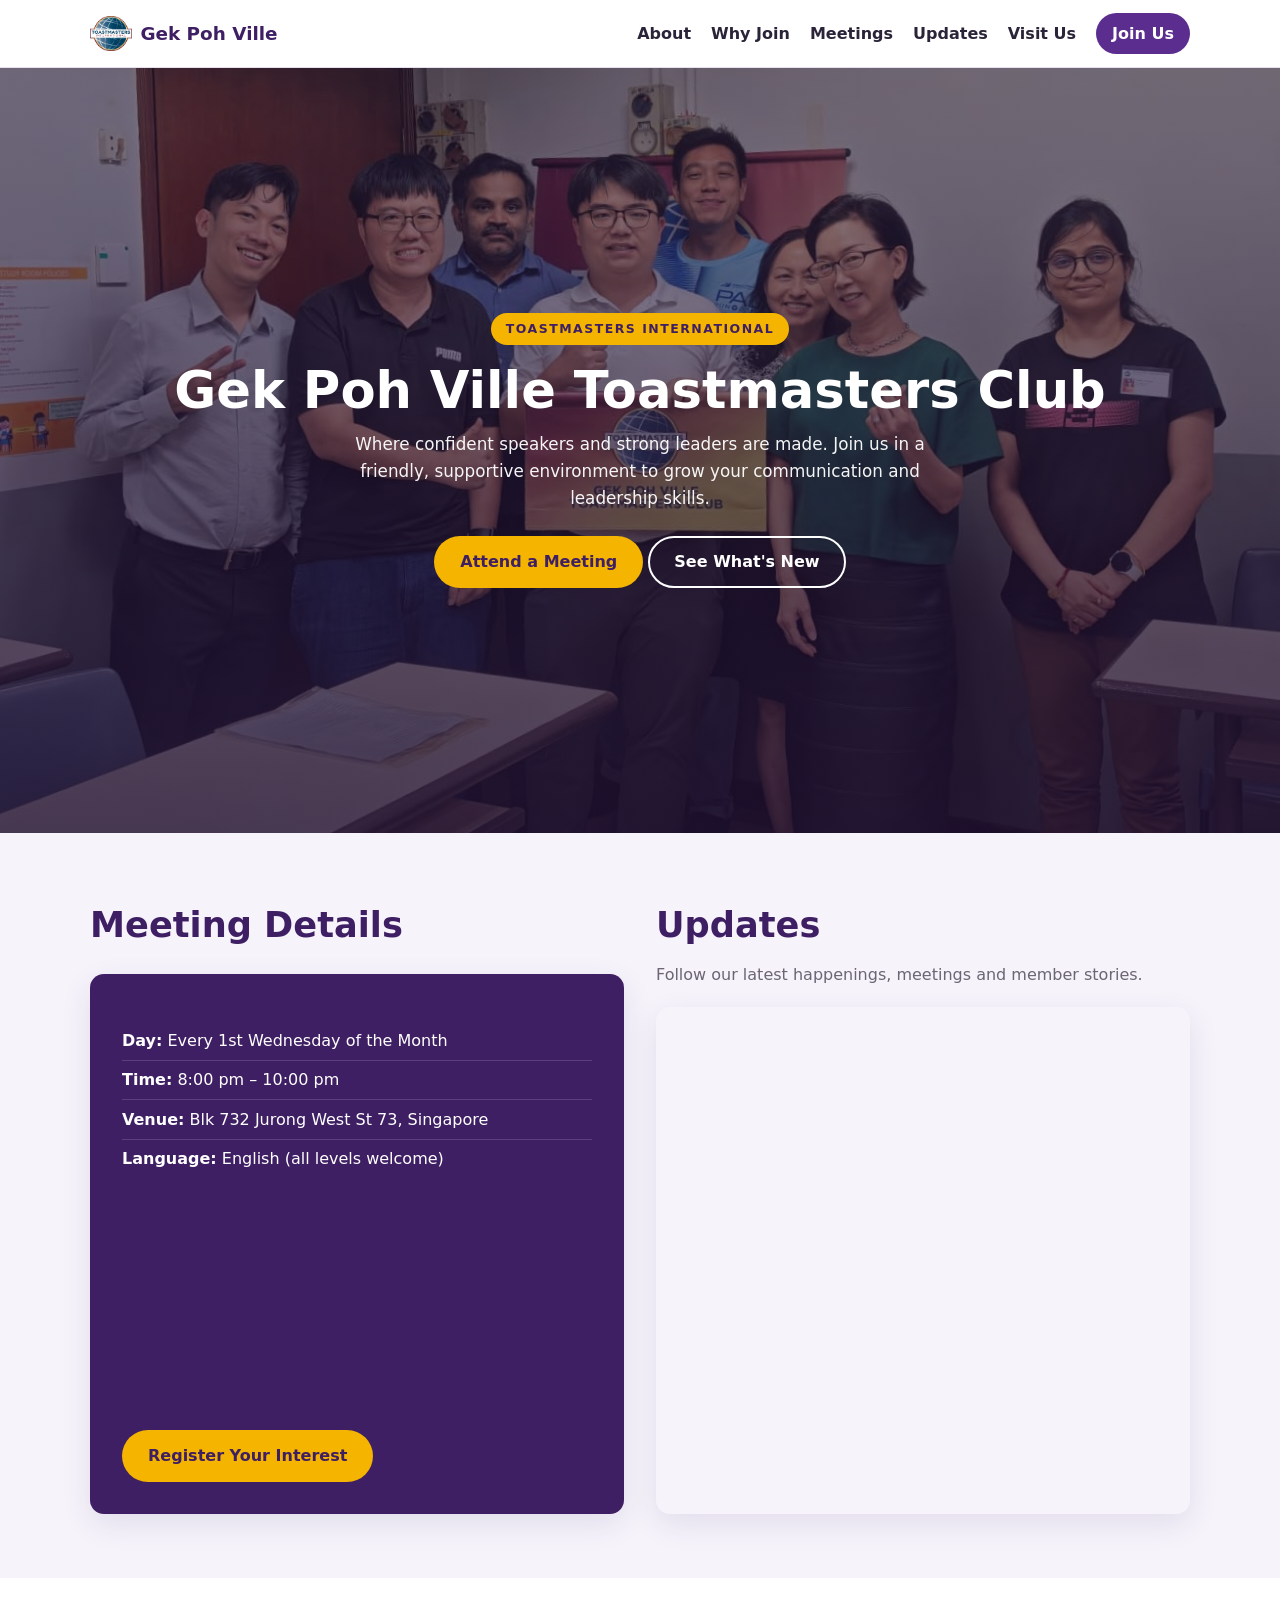
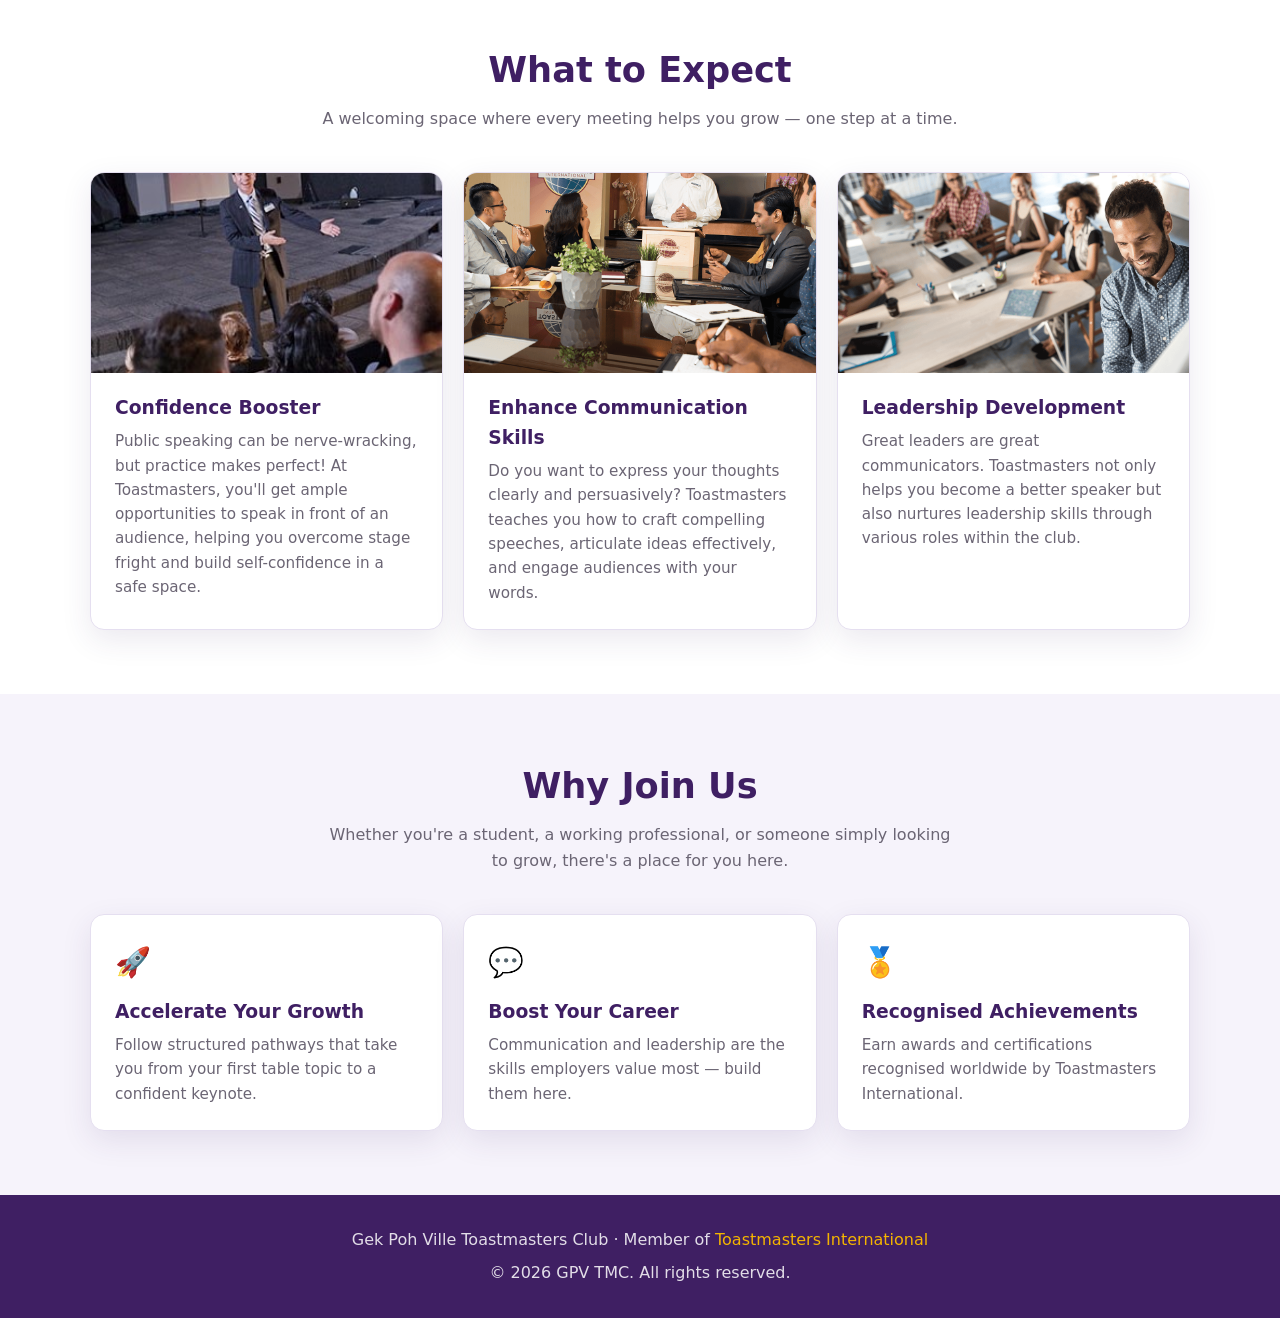
==== index.html @ 42b4b1e4 "Skeleton the page" ====
<!DOCTYPE html>
<html lang="en">
<head>
  <meta charset="UTF-8">
  <meta name="viewport" content="width=device-width, initial-scale=1.0">
  <title>Gek Poh Ville Toastmasters Club | Join Us</title>
  <meta name="description" content="Join Gek Poh Ville Toastmasters Club — build confidence, communication and leadership skills in a friendly, supportive environment. Visitors always welcome.">
  <link rel="stylesheet" href="css/style.css">
</head>
<body>

  <header class="site-header">
    <div class="container">
      <div class="brand">
        <img class="brand-logo" src="assets/tmc logo.png" alt="Toastmasters logo">
        Gek Poh Ville
      </div>
      <nav class="nav">
        <a href="#about">About</a>
        <a href="#why">Why Join</a>
        <a href="#updates">Meetings</a>
        <a href="#updates">Updates</a>
        <a href="visit.html">Visit Us</a>
        <a href="visit.html" class="nav-cta">Join Us</a>
      </nav>
    </div>
  </header>

  <section class="hero">
    <img class="banner" src="assets/banner_image.jpg" alt="Gek Poh Ville Toastmasters Club meeting">
    <div class="overlay"></div>
    <div class="hero-content">
      <span class="kicker">Toastmasters International</span>
      <h1>Gek Poh Ville Toastmasters Club</h1>
      <p>Where confident speakers and strong leaders are made. Join us in a friendly, supportive environment to grow your communication and leadership skills.</p>
      <a href="#meeting" class="btn btn-gold">Attend a Meeting</a>
      <a href="#updates" class="btn btn-outline">See What's New</a>
    </div>
  </section>

  <section class="section section-alt split-section" id="updates">
    <div class="container">
      <div class="split">
        <div class="split-col">
          <div class="section-head text-left">
            <h2>Meeting Details</h2>
          </div>
          <div class="meeting">
            <ul>
              <li><strong>Day:</strong> Every 1st Wednesday of the Month</li>
              <li><strong>Time:</strong> 8:00 pm – 10:00 pm</li>
              <li><strong>Venue:</strong> Blk 732 Jurong West St 73, Singapore</li>
              <li><strong>Language:</strong> English (all levels welcome)</li>
            </ul>
            <iframe class="map" src="https://maps.google.com/maps?q=Blk%20732%20Jurong%20West%20St%2073%2C%20Singapore&t=&z=16&ie=UTF8&iwloc=&output=embed" width="100%" height="220" style="border:0;" allowfullscreen loading="lazy" referrerpolicy="no-referrer-when-downgrade"></iframe>
            <a href="mailto:gekpohville988810@gmail.com" class="btn btn-gold">Register Your Interest</a>
          </div>
        </div>
        <div class="split-col">
          <div class="section-head text-left">
            <h2>Updates</h2>
            <p>Follow our latest happenings, meetings and member stories.</p>
          </div>
          <div class="updates-wrap">
            <iframe src="https://www.facebook.com/plugins/page.php?href=https%3A%2F%2Fwww.facebook.com%2FGPVTMC&tabs=timeline&width=500&height=500&small_header=false&adapt_container_width=true&hide_cover=false&show_facepile=true" width="500" height="500" style="border:none;overflow:hidden" scrolling="no" frameborder="0" allowfullscreen="true" allow="autoplay; clipboard-write; encrypted-media; picture-in-picture; web-share"></iframe>
          </div>
        </div>
      </div>
    </div>
  </section>

  <section class="section" id="about">
    <div class="container">
      <div class="section-head">
        <h2>What to Expect</h2>
        <p>A welcoming space where every meeting helps you grow — one step at a time.</p>
      </div>
      <div class="grid grid-3">
        <div class="card card-img">
          <img src="assets/column1.jpg" alt="Confidence Booster">
          <h3>Confidence Booster</h3>
          <p>Public speaking can be nerve-wracking, but practice makes perfect! At Toastmasters, you'll get ample opportunities to speak in front of an audience, helping you overcome stage fright and build self-confidence in a safe space.</p>
        </div>
        <div class="card card-img">
          <img src="assets/column2.png" alt="Enhance Communication Skills">
          <h3>Enhance Communication Skills</h3>
          <p>Do you want to express your thoughts clearly and persuasively? Toastmasters teaches you how to craft compelling speeches, articulate ideas effectively, and engage audiences with your words.</p>
        </div>
        <div class="card card-img">
          <img src="assets/column3.png" alt="Leadership Development">
          <h3>Leadership Development</h3>
          <p>Great leaders are great communicators. Toastmasters not only helps you become a better speaker but also nurtures leadership skills through various roles within the club.</p>
        </div>
      </div>
    </div>
  </section>

  <section class="section section-alt" id="why">
    <div class="container">
      <div class="section-head">
        <h2>Why Join Us</h2>
        <p>Whether you're a student, a working professional, or someone simply looking to grow, there's a place for you here.</p>
      </div>
      <div class="grid grid-3">
        <div class="card">
          <div class="icon">🚀</div>
          <h3>Accelerate Your Growth</h3>
          <p>Follow structured pathways that take you from your first table topic to a confident keynote.</p>
        </div>
        <div class="card">
          <div class="icon">💬</div>
          <h3>Boost Your Career</h3>
          <p>Communication and leadership are the skills employers value most — build them here.</p>
        </div>
        <div class="card">
          <div class="icon">🏅</div>
          <h3>Recognised Achievements</h3>
          <p>Earn awards and certifications recognised worldwide by Toastmasters International.</p>
        </div>
      </div>
    </div>
  </section>

  <footer class="site-footer">
    <div class="container">
      <p>Gek Poh Ville Toastmasters Club · Member of <a href="https://www.toastmasters.org" target="_blank" rel="noopener">Toastmasters International</a></p>
      <p style="margin-top:0.5rem;">© 2026 GPV TMC. All rights reserved.</p>
    </div>
  </footer>

</body>
</html>
---- css/style.css ----
/* =========================================================
   Gek Poh Ville Toastmasters Club - shared stylesheet
   Reusable across all pages of the site.
   ========================================================= */

:root {
  --purple: #5b2d8e;
  --purple-dark: #3f1f63;
  --gold: #f4b400;
  --ink: #2b2438;
  --muted: #6b6574;
  --bg: #ffffff;
  --bg-soft: #f6f3fb;
  --border: #e5dff0;
  --radius: 14px;
  --shadow: 0 10px 30px rgba(60, 40, 100, 0.10);
}

* {
  margin: 0;
  padding: 0;
  box-sizing: border-box;
}

html {
  scroll-behavior: smooth;
}

body {
  font-family: "Segoe UI", system-ui, -apple-system, Arial, sans-serif;
  color: var(--ink);
  background: var(--bg);
  line-height: 1.6;
}

a {
  color: var(--purple);
  text-decoration: none;
}

a:hover {
  text-decoration: underline;
}

img {
  max-width: 100%;
  display: block;
}

.container {
  width: min(1100px, 92%);
  margin: 0 auto;
}

/* ---------- Header / nav ---------- */

.site-header {
  position: sticky;
  top: 0;
  z-index: 50;
  background: rgba(255, 255, 255, 0.92);
  backdrop-filter: blur(8px);
  border-bottom: 1px solid var(--border);
}

.site-header .container {
  display: flex;
  align-items: center;
  justify-content: space-between;
  padding: 0.8rem 0;
}

.brand {
  font-weight: 700;
  font-size: 1.15rem;
  color: var(--purple-dark);
  display: flex;
  align-items: center;
  gap: 0.5rem;
}

.brand .brand-logo {
  height: 2.2rem;
  width: auto;
}

.nav {
  display: flex;
  gap: 1.25rem;
  align-items: center;
}

.nav a {
  color: var(--ink);
  font-weight: 600;
}

.nav a:hover {
  color: var(--purple);
  text-decoration: none;
}

.nav .nav-cta {
  background: var(--purple);
  color: #fff;
  padding: 0.5rem 1rem;
  border-radius: 999px;
  font-weight: 700;
}

.nav .nav-cta:hover {
  background: var(--purple-dark);
  color: #fff;
}

/* ---------- Banner / hero ---------- */

.hero {
  position: relative;
  height: 85vh;
  min-height: 480px;
  display: flex;
  align-items: center;
  justify-content: center;
  text-align: center;
  overflow: hidden;
}

.hero img.banner {
  position: absolute;
  inset: 0;
  width: 100%;
  height: 100%;
  object-fit: cover;
}

.hero .overlay {
  position: absolute;
  inset: 0;
  background: linear-gradient(180deg, rgba(31, 15, 51, 0.45), rgba(31, 15, 51, 0.78));
}

.hero .hero-content {
  position: relative;
  color: #fff;
  padding: 1rem;
}

.hero .kicker {
  display: inline-block;
  background: var(--gold);
  color: var(--purple-dark);
  font-size: 0.78rem;
  font-weight: 800;
  letter-spacing: 0.12em;
  text-transform: uppercase;
  padding: 0.35rem 0.9rem;
  border-radius: 999px;
  margin-bottom: 1rem;
}

.hero h1 {
  font-size: clamp(2rem, 5vw, 3.2rem);
  line-height: 1.15;
  margin-bottom: 0.75rem;
}

.hero p {
  max-width: 640px;
  margin: 0 auto 1.5rem;
  font-size: 1.05rem;
  opacity: 0.95;
}

/* ---------- Buttons ---------- */

.btn {
  display: inline-block;
  padding: 0.7rem 1.5rem;
  border-radius: 999px;
  font-weight: 700;
  border: 2px solid transparent;
  cursor: pointer;
}

.btn-gold {
  background: var(--gold);
  color: var(--purple-dark);
}

.btn-gold:hover {
  filter: brightness(1.05);
  text-decoration: none;
}

.btn-outline {
  background: transparent;
  color: #fff;
  border-color: #fff;
}

.btn-outline:hover {
  background: #fff;
  color: var(--purple-dark);
  text-decoration: none;
}

/* ---------- Sections ---------- */

.section {
  padding: 4rem 0;
}

.section-alt {
  background: var(--bg-soft);
}

.section-head {
  text-align: center;
  max-width: 640px;
  margin: 0 auto 2.5rem;
}

.section-head h2 {
  font-size: clamp(1.6rem, 3vw, 2.2rem);
  color: var(--purple-dark);
}

.section-head p {
  color: var(--muted);
  margin-top: 0.5rem;
}

/* ---------- Cards (why join) ---------- */

.grid {
  display: grid;
  gap: 1.25rem;
}

.grid-3 {
  grid-template-columns: repeat(3, 1fr);
}

.card {
  background: #fff;
  border: 1px solid var(--border);
  border-radius: var(--radius);
  padding: 1.5rem;
  box-shadow: var(--shadow);
}

.card .icon {
  font-size: 1.8rem;
  margin-bottom: 0.75rem;
}

.card h3 {
  color: var(--purple-dark);
  margin-bottom: 0.4rem;
}

.card p {
  color: var(--muted);
  font-size: 0.95rem;
}

.card-img {
  padding: 0;
  overflow: hidden;
  display: flex;
  flex-direction: column;
}

.card-img img {
  width: 100%;
  height: 200px;
  object-fit: cover;
}

.card-img h3 {
  margin: 1.25rem 1.5rem 0.4rem;
}

.card-img p {
  margin: 0 1.5rem 1.5rem;
}

/* ---------- Split (meeting + updates) ---------- */

.split {
  display: grid;
  grid-template-columns: 1fr 1fr;
  gap: 2rem;
  align-items: stretch;
}

.split-col {
  display: flex;
  flex-direction: column;
}

.section-head.text-left {
  text-align: left;
  margin: 0 0 1.25rem;
}

/* ---------- Meeting info ---------- */

.meeting {
  background: var(--purple-dark);
  color: #fff;
  border-radius: var(--radius);
  padding: 2rem;
  box-shadow: var(--shadow);
}

.meeting h3 {
  color: var(--gold);
  margin-bottom: 0.5rem;
}

.meeting ul {
  list-style: none;
  margin: 1rem 0;
}

.meeting li {
  padding: 0.4rem 0;
  border-bottom: 1px solid rgba(255, 255, 255, 0.15);
}

.meeting li:last-child {
  border-bottom: none;
}

.meeting .btn {
  margin-top: 1rem;
}

.meeting .map {
  margin-top: 1rem;
  border-radius: var(--radius);
  display: block;
}

/* ---------- Updates (Facebook) ---------- */

.updates-wrap {
  flex: 1;
  min-height: 500px;
}

.updates-wrap iframe {
  border: none;
  overflow: hidden;
  border-radius: var(--radius);
  box-shadow: var(--shadow);
  width: 100%;
  height: 100%;
  display: block;
}

/* ---------- Footer ---------- */

.site-footer {
  background: var(--purple-dark);
  color: rgba(255, 255, 255, 0.85);
  padding: 2rem 0;
  text-align: center;
}

.site-footer a {
  color: var(--gold);
}

/* ---------- Responsive ---------- */

@media (max-width: 768px) {
  .grid-3 {
    grid-template-columns: 1fr;
  }

  .site-header .container {
    flex-direction: column;
    gap: 0.6rem;
  }

  .nav {
    flex-wrap: wrap;
    justify-content: center;
  }

  .hero {
    height: 65vh;
  }

  .split {
    grid-template-columns: 1fr;
  }
}
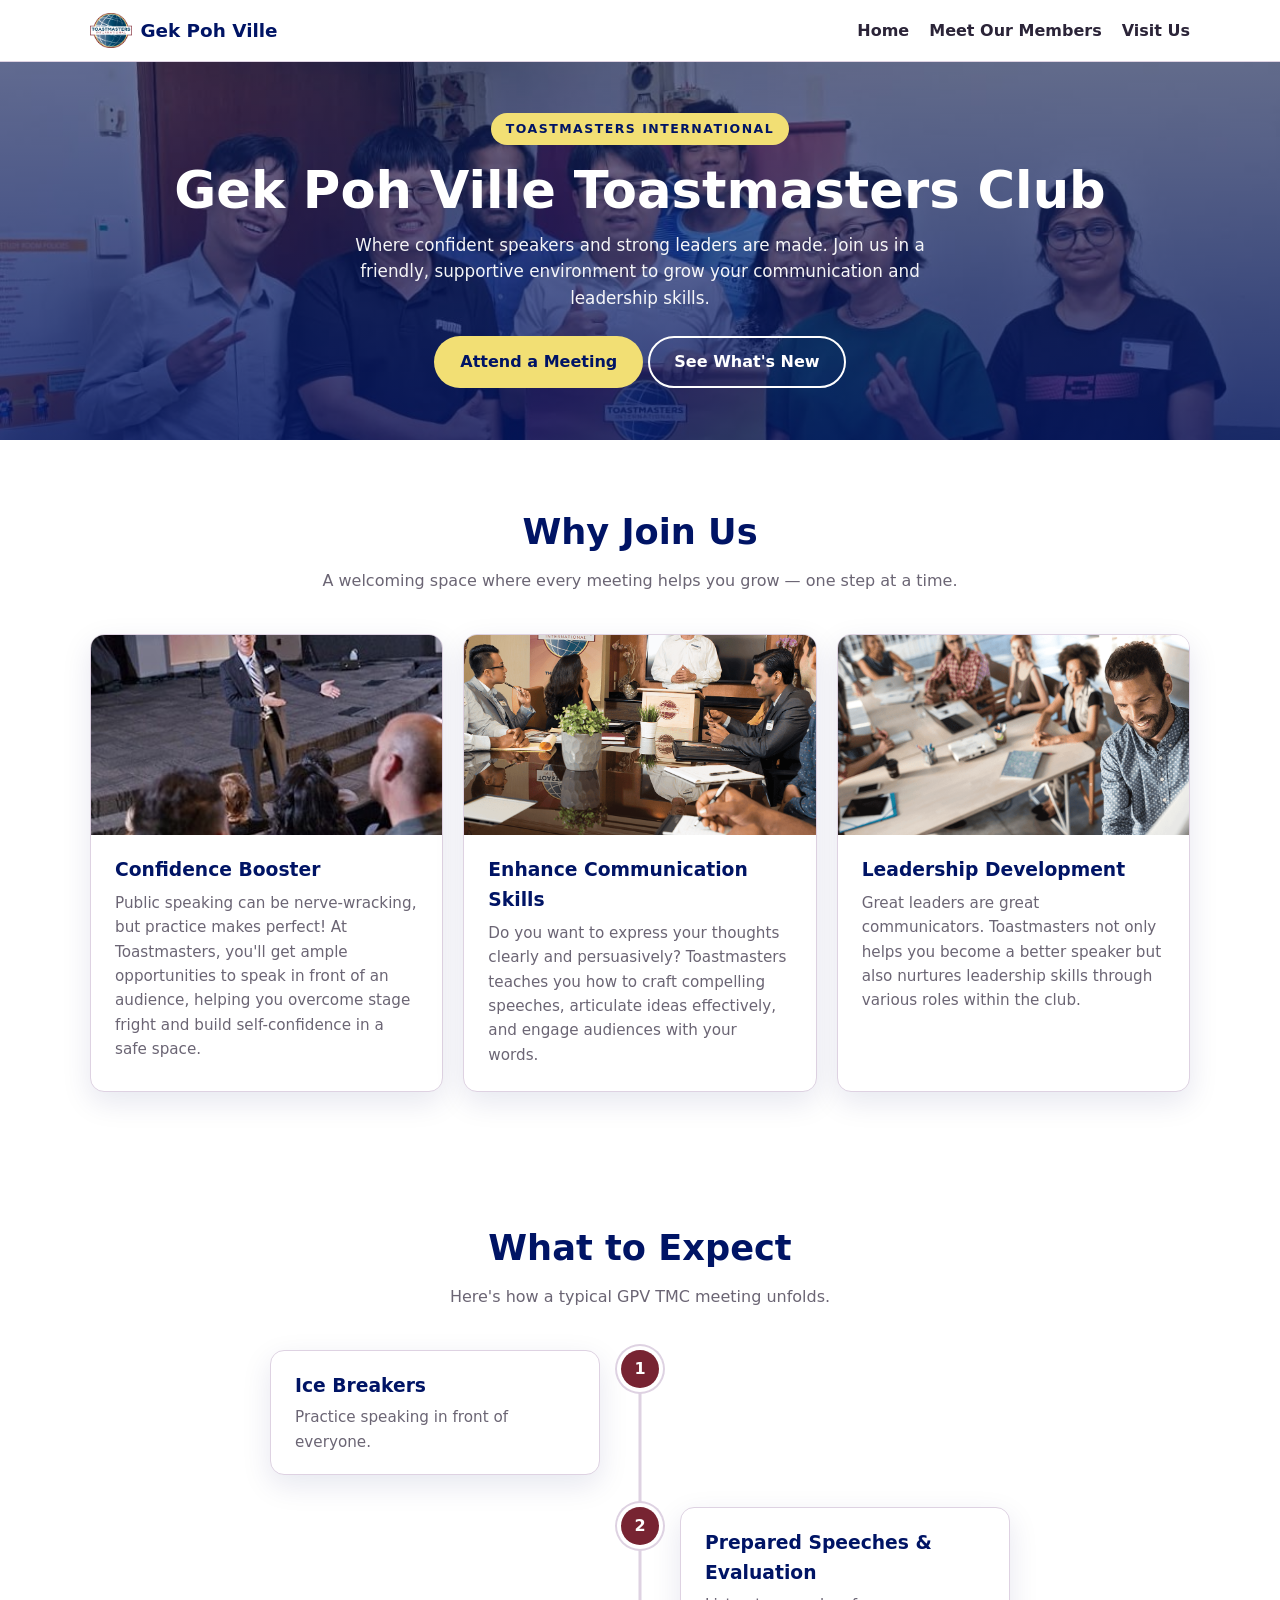
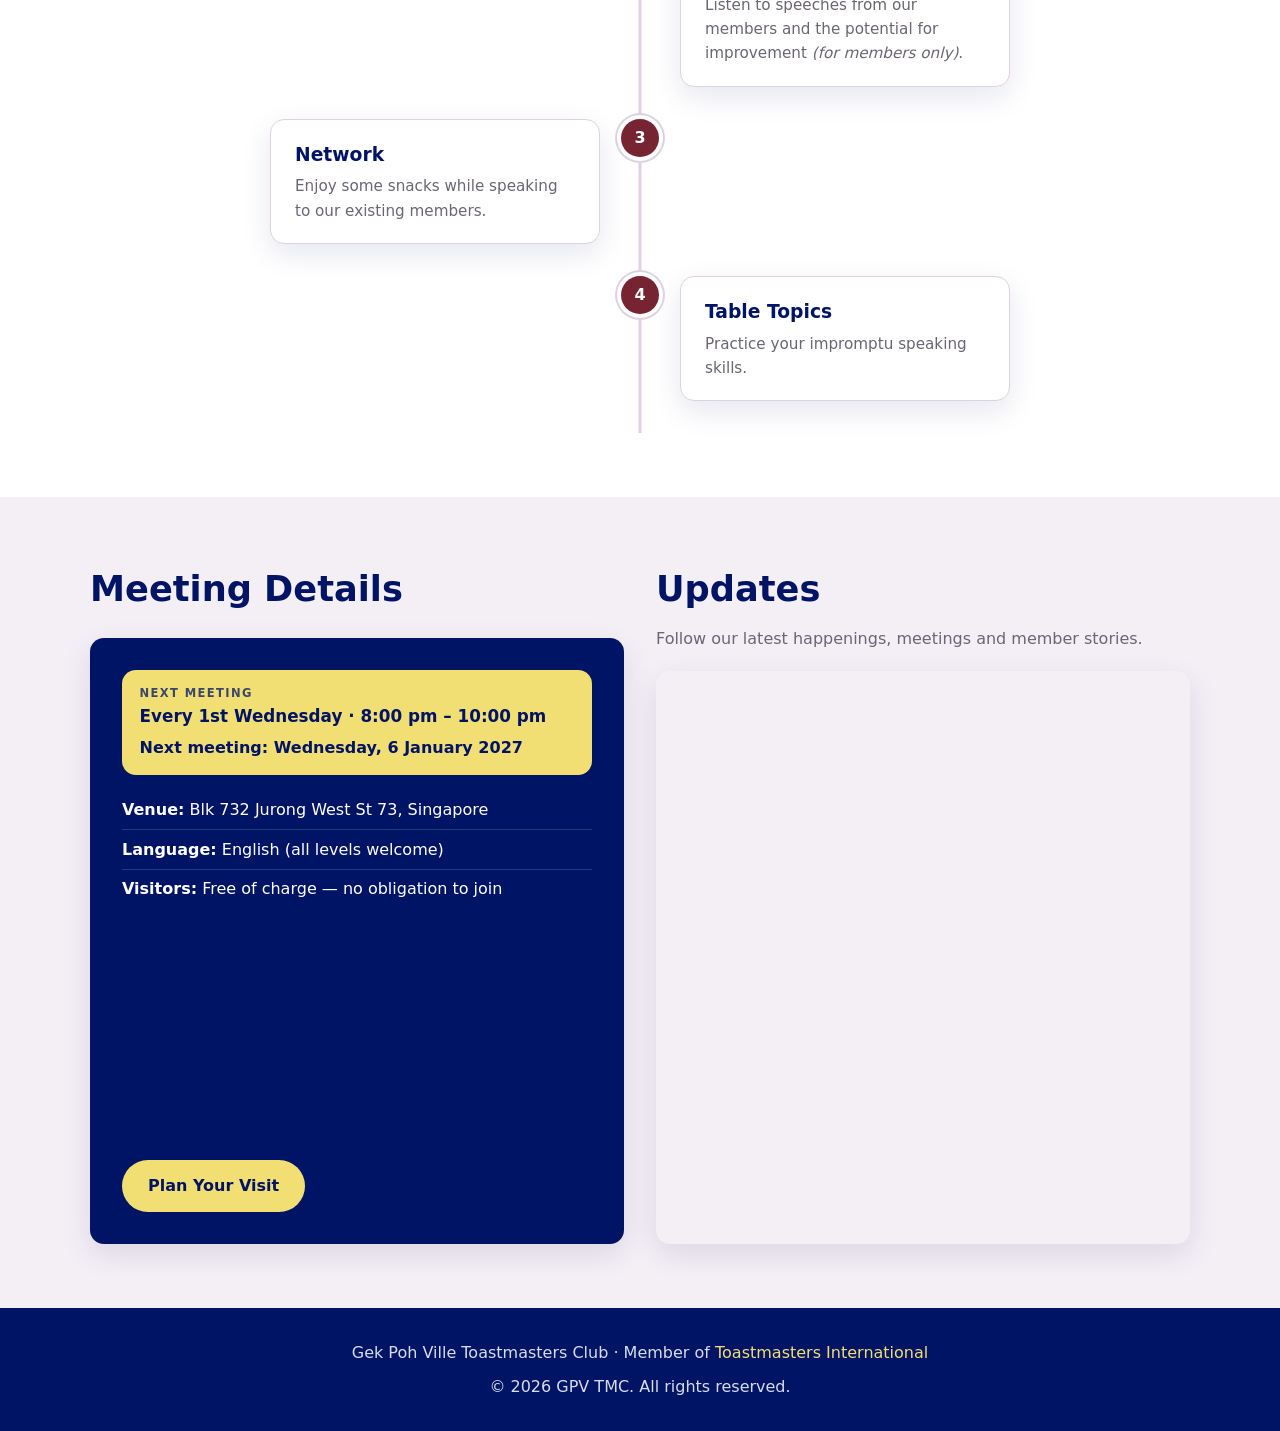
==== commit 13ded06e: "Created the other html pages" ====
--- a/index.html
+++ b/index.html
@@ -16,12 +16,9 @@
         Gek Poh Ville
       </div>
       <nav class="nav">
-        <a href="#about">About</a>
-        <a href="#why">Why Join</a>
-        <a href="#updates">Meetings</a>
-        <a href="#updates">Updates</a>
+        <a href="index.html">Home</a>
+        <a href="members.html">Meet Our Members</a>
         <a href="visit.html">Visit Us</a>
-        <a href="visit.html" class="nav-cta">Join Us</a>
       </nav>
     </div>
   </header>
@@ -33,46 +30,15 @@
       <span class="kicker">Toastmasters International</span>
       <h1>Gek Poh Ville Toastmasters Club</h1>
       <p>Where confident speakers and strong leaders are made. Join us in a friendly, supportive environment to grow your communication and leadership skills.</p>
-      <a href="#meeting" class="btn btn-gold">Attend a Meeting</a>
+      <a href="#updates" class="btn btn-gold">Attend a Meeting</a>
       <a href="#updates" class="btn btn-outline">See What's New</a>
     </div>
   </section>
 
-  <section class="section section-alt split-section" id="updates">
-    <div class="container">
-      <div class="split">
-        <div class="split-col">
-          <div class="section-head text-left">
-            <h2>Meeting Details</h2>
-          </div>
-          <div class="meeting">
-            <ul>
-              <li><strong>Day:</strong> Every 1st Wednesday of the Month</li>
-              <li><strong>Time:</strong> 8:00 pm – 10:00 pm</li>
-              <li><strong>Venue:</strong> Blk 732 Jurong West St 73, Singapore</li>
-              <li><strong>Language:</strong> English (all levels welcome)</li>
-            </ul>
-            <iframe class="map" src="https://maps.google.com/maps?q=Blk%20732%20Jurong%20West%20St%2073%2C%20Singapore&t=&z=16&ie=UTF8&iwloc=&output=embed" width="100%" height="220" style="border:0;" allowfullscreen loading="lazy" referrerpolicy="no-referrer-when-downgrade"></iframe>
-            <a href="mailto:gekpohville988810@gmail.com" class="btn btn-gold">Register Your Interest</a>
-          </div>
-        </div>
-        <div class="split-col">
-          <div class="section-head text-left">
-            <h2>Updates</h2>
-            <p>Follow our latest happenings, meetings and member stories.</p>
-          </div>
-          <div class="updates-wrap">
-            <iframe src="https://www.facebook.com/plugins/page.php?href=https%3A%2F%2Fwww.facebook.com%2FGPVTMC&tabs=timeline&width=500&height=500&small_header=false&adapt_container_width=true&hide_cover=false&show_facepile=true" width="500" height="500" style="border:none;overflow:hidden" scrolling="no" frameborder="0" allowfullscreen="true" allow="autoplay; clipboard-write; encrypted-media; picture-in-picture; web-share"></iframe>
-          </div>
-        </div>
-      </div>
-    </div>
-  </section>
-
-  <section class="section" id="about">
+  <section class="section" id="why">
     <div class="container">
       <div class="section-head">
-        <h2>What to Expect</h2>
+        <h2>Why Join Us</h2>
         <p>A welcoming space where every meeting helps you grow — one step at a time.</p>
       </div>
       <div class="grid grid-3">
@@ -95,27 +61,75 @@
     </div>
   </section>
 
-  <section class="section section-alt" id="why">
+  <section class="section" id="expect">
     <div class="container">
       <div class="section-head">
-        <h2>Why Join Us</h2>
-        <p>Whether you're a student, a working professional, or someone simply looking to grow, there's a place for you here.</p>
+        <h2>What to Expect</h2>
+        <p>Here's how a typical GPV TMC meeting unfolds.</p>
       </div>
-      <div class="grid grid-3">
-        <div class="card">
-          <div class="icon">🚀</div>
-          <h3>Accelerate Your Growth</h3>
-          <p>Follow structured pathways that take you from your first table topic to a confident keynote.</p>
+      <div class="timeline">
+        <div class="timeline-item">
+          <div class="timeline-card">
+            <h3>Ice Breakers</h3>
+            <p>Practice speaking in front of everyone.</p>
+          </div>
+          <span class="timeline-dot">1</span>
         </div>
-        <div class="card">
-          <div class="icon">💬</div>
-          <h3>Boost Your Career</h3>
-          <p>Communication and leadership are the skills employers value most — build them here.</p>
+        <div class="timeline-item">
+          <div class="timeline-card">
+            <h3>Prepared Speeches &amp; Evaluation</h3>
+            <p>Listen to speeches from our members and the potential for improvement <em>(for members only)</em>.</p>
+          </div>
+          <span class="timeline-dot">2</span>
         </div>
-        <div class="card">
-          <div class="icon">🏅</div>
-          <h3>Recognised Achievements</h3>
-          <p>Earn awards and certifications recognised worldwide by Toastmasters International.</p>
+        <div class="timeline-item">
+          <div class="timeline-card">
+            <h3>Network</h3>
+            <p>Enjoy some snacks while speaking to our existing members.</p>
+          </div>
+          <span class="timeline-dot">3</span>
+        </div>
+        <div class="timeline-item">
+          <div class="timeline-card">
+            <h3>Table Topics</h3>
+            <p>Practice your impromptu speaking skills.</p>
+          </div>
+          <span class="timeline-dot">4</span>
+        </div>
+      </div>
+    </div>
+  </section>
+
+  <section class="section section-alt split-section" id="updates">
+    <div class="container">
+      <div class="split">
+        <div class="split-col">
+          <div class="section-head text-left">
+            <h2>Meeting Details</h2>
+          </div>
+          <div class="meeting">
+            <div class="meeting-next">
+              <span class="next-label">Next Meeting</span>
+              <strong>Every 1st Wednesday · 8:00 pm – 10:00 pm</strong>
+              <span class="next-date" id="next-meeting-date"></span>
+            </div>
+            <ul>
+              <li><strong>Venue:</strong> Blk 732 Jurong West St 73, Singapore</li>
+              <li><strong>Language:</strong> English (all levels welcome)</li>
+              <li><strong>Visitors:</strong> Free of charge — no obligation to join</li>
+            </ul>
+            <iframe class="map" src="https://maps.google.com/maps?q=Blk%20732%20Jurong%20West%20St%2073%2C%20Singapore&t=&z=16&ie=UTF8&iwloc=&output=embed" width="100%" height="220" style="border:0;" allowfullscreen loading="lazy" referrerpolicy="no-referrer-when-downgrade"></iframe>
+            <a href="visit.html" class="btn btn-gold">Plan Your Visit</a>
+          </div>
+        </div>
+        <div class="split-col">
+          <div class="section-head text-left">
+            <h2>Updates</h2>
+            <p>Follow our latest happenings, meetings and member stories.</p>
+          </div>
+          <div class="updates-wrap">
+            <iframe src="https://www.facebook.com/plugins/page.php?href=https%3A%2F%2Fwww.facebook.com%2FGPVTMC&tabs=timeline&width=500&height=500&small_header=false&adapt_container_width=true&hide_cover=false&show_facepile=true" width="500" height="500" style="border:none;overflow:hidden" scrolling="no" frameborder="0" allowfullscreen="true" allow="autoplay; clipboard-write; encrypted-media; picture-in-picture; web-share"></iframe>
+          </div>
         </div>
       </div>
     </div>
@@ -128,5 +142,25 @@
     </div>
   </footer>
 
+  <script>
+    (function () {
+      var el = document.getElementById('next-meeting-date');
+      if (!el) return;
+
+      function firstWednesday(y, m) {
+        var d = new Date(y, m, 1);
+        return new Date(y, m, 1 + ((3 - d.getDay() + 7) % 7));
+      }
+
+      var now = new Date();
+      var next = firstWednesday(now.getFullYear(), now.getMonth());
+      var meetingEnd = new Date(now.getFullYear(), now.getMonth(), next.getDate(), 20, 0, 0);
+      if (meetingEnd.getTime() < now.getTime()) {
+        next = firstWednesday(now.getFullYear(), now.getMonth() + 1);
+      }
+
+      el.textContent = 'Next meeting: ' + next.toLocaleDateString('en-SG', { weekday: 'long', day: 'numeric', month: 'long', year: 'numeric' });
+    })();
+  </script>
 </body>
 </html>
--- a/css/style.css
+++ b/css/style.css
@@ -4,16 +4,17 @@
    ========================================================= */
 
 :root {
-  --purple: #5b2d8e;
-  --purple-dark: #3f1f63;
-  --gold: #f4b400;
+  --purple: #772432;       /* true maroon */
+  --purple-dark: #001465;  /* loyal blue */
+  --gold: #f2df74;         /* happy yellow */
+  --cool-gray: #a982b1;    /* cool gray */
   --ink: #2b2438;
   --muted: #6b6574;
   --bg: #ffffff;
-  --bg-soft: #f6f3fb;
-  --border: #e5dff0;
+  --bg-soft: #f4eef5;
+  --border: #ded2e2;
   --radius: 14px;
-  --shadow: 0 10px 30px rgba(60, 40, 100, 0.10);
+  --shadow: 0 10px 30px rgba(0, 20, 101, 0.10);
 }
 
 * {
@@ -117,8 +118,8 @@
 
 .hero {
   position: relative;
-  height: 85vh;
-  min-height: 480px;
+  height: 42vh;
+  min-height: 300px;
   display: flex;
   align-items: center;
   justify-content: center;
@@ -137,7 +138,7 @@
 .hero .overlay {
   position: absolute;
   inset: 0;
-  background: linear-gradient(180deg, rgba(31, 15, 51, 0.45), rgba(31, 15, 51, 0.78));
+  background: linear-gradient(180deg, rgba(0, 20, 101, 0.45), rgba(0, 20, 101, 0.78));
 }
 
 .hero .hero-content {
@@ -242,6 +243,21 @@
   grid-template-columns: repeat(3, 1fr);
 }
 
+.grid-2 {
+  grid-template-columns: repeat(2, 1fr);
+}
+
+.visit-note {
+  background: var(--purple);
+  color: #fff;
+  border-radius: var(--radius);
+  padding: 1.1rem 1.5rem;
+  text-align: center;
+  font-weight: 700;
+  margin-bottom: 2rem;
+  box-shadow: var(--shadow);
+}
+
 .card {
   background: #fff;
   border: 1px solid var(--border);
@@ -284,6 +300,81 @@
 
 .card-img p {
   margin: 0 1.5rem 1.5rem;
+}
+
+/* ---------- Timeline (what to expect) ---------- */
+
+.timeline {
+  position: relative;
+  max-width: 820px;
+  margin: 0 auto;
+}
+
+.timeline::before {
+  content: "";
+  position: absolute;
+  top: 0;
+  bottom: 0;
+  left: 50%;
+  width: 3px;
+  background: var(--border);
+  transform: translateX(-50%);
+}
+
+.timeline-item {
+  position: relative;
+  width: 50%;
+  padding: 0 2.5rem 2rem;
+}
+
+.timeline-item:nth-child(odd) {
+  left: 0;
+}
+
+.timeline-item:nth-child(even) {
+  left: 50%;
+}
+
+.timeline-dot {
+  position: absolute;
+  top: 0;
+  width: 2.4rem;
+  height: 2.4rem;
+  display: flex;
+  align-items: center;
+  justify-content: center;
+  border-radius: 50%;
+  background: var(--purple);
+  color: #fff;
+  font-weight: 800;
+  box-shadow: 0 0 0 4px #fff, 0 0 0 6px var(--border);
+}
+
+.timeline-item:nth-child(odd) .timeline-dot {
+  right: -1.2rem;
+}
+
+.timeline-item:nth-child(even) .timeline-dot {
+  left: -1.2rem;
+}
+
+.timeline-card {
+  background: #fff;
+  border: 1px solid var(--border);
+  border-radius: var(--radius);
+  box-shadow: var(--shadow);
+  padding: 1.25rem 1.5rem;
+}
+
+.timeline-card h3 {
+  color: var(--purple-dark);
+  margin-bottom: 0.3rem;
+}
+
+.timeline-card p {
+  color: var(--muted);
+  margin: 0;
+  font-size: 0.95rem;
 }
 
 /* ---------- Split (meeting + updates) ---------- */
@@ -344,6 +435,71 @@
   display: block;
 }
 
+.meeting-next {
+  background: var(--gold);
+  color: var(--purple-dark);
+  border-radius: var(--radius);
+  padding: 0.9rem 1.1rem;
+  display: flex;
+  flex-direction: column;
+  margin-bottom: 1rem;
+}
+
+.meeting-next .next-label {
+  font-size: 0.72rem;
+  font-weight: 800;
+  letter-spacing: 0.12em;
+  text-transform: uppercase;
+  opacity: 0.75;
+}
+
+.meeting-next strong {
+  font-size: 1.05rem;
+}
+
+.meeting-next .next-date {
+  margin-top: 0.35rem;
+  font-weight: 700;
+}
+
+.exco {
+  margin-top: 1.5rem;
+}
+
+.member {
+  padding: 1.4rem 1.5rem;
+}
+
+.member-role {
+  font-size: 0.72rem;
+  font-weight: 800;
+  letter-spacing: 0.1em;
+  text-transform: uppercase;
+  color: var(--purple);
+}
+
+.member h3 {
+  margin-top: 0.4rem;
+  margin-bottom: 0.5rem;
+}
+
+.member-contact {
+  margin: 0;
+  display: flex;
+  flex-direction: column;
+  gap: 0.25rem;
+  font-size: 0.92rem;
+}
+
+.member-contact a {
+  color: var(--muted);
+  font-weight: 600;
+}
+
+.member-contact a:hover {
+  color: var(--purple);
+}
+
 /* ---------- Updates (Facebook) ---------- */
 
 .updates-wrap {
@@ -377,6 +533,7 @@
 /* ---------- Responsive ---------- */
 
 @media (max-width: 768px) {
+  .grid-2,
   .grid-3 {
     grid-template-columns: 1fr;
   }
@@ -392,7 +549,25 @@
   }
 
   .hero {
-    height: 65vh;
+    height: 32vh;
+  }
+
+  .timeline::before {
+    left: 1.2rem;
+  }
+
+  .timeline-item,
+  .timeline-item:nth-child(even),
+  .timeline-item:nth-child(odd) {
+    width: 100%;
+    left: 0;
+    padding-left: 4rem;
+    padding-right: 0;
+  }
+
+  .timeline-item .timeline-dot {
+    left: 0 !important;
+    right: auto !important;
   }
 
   .split {
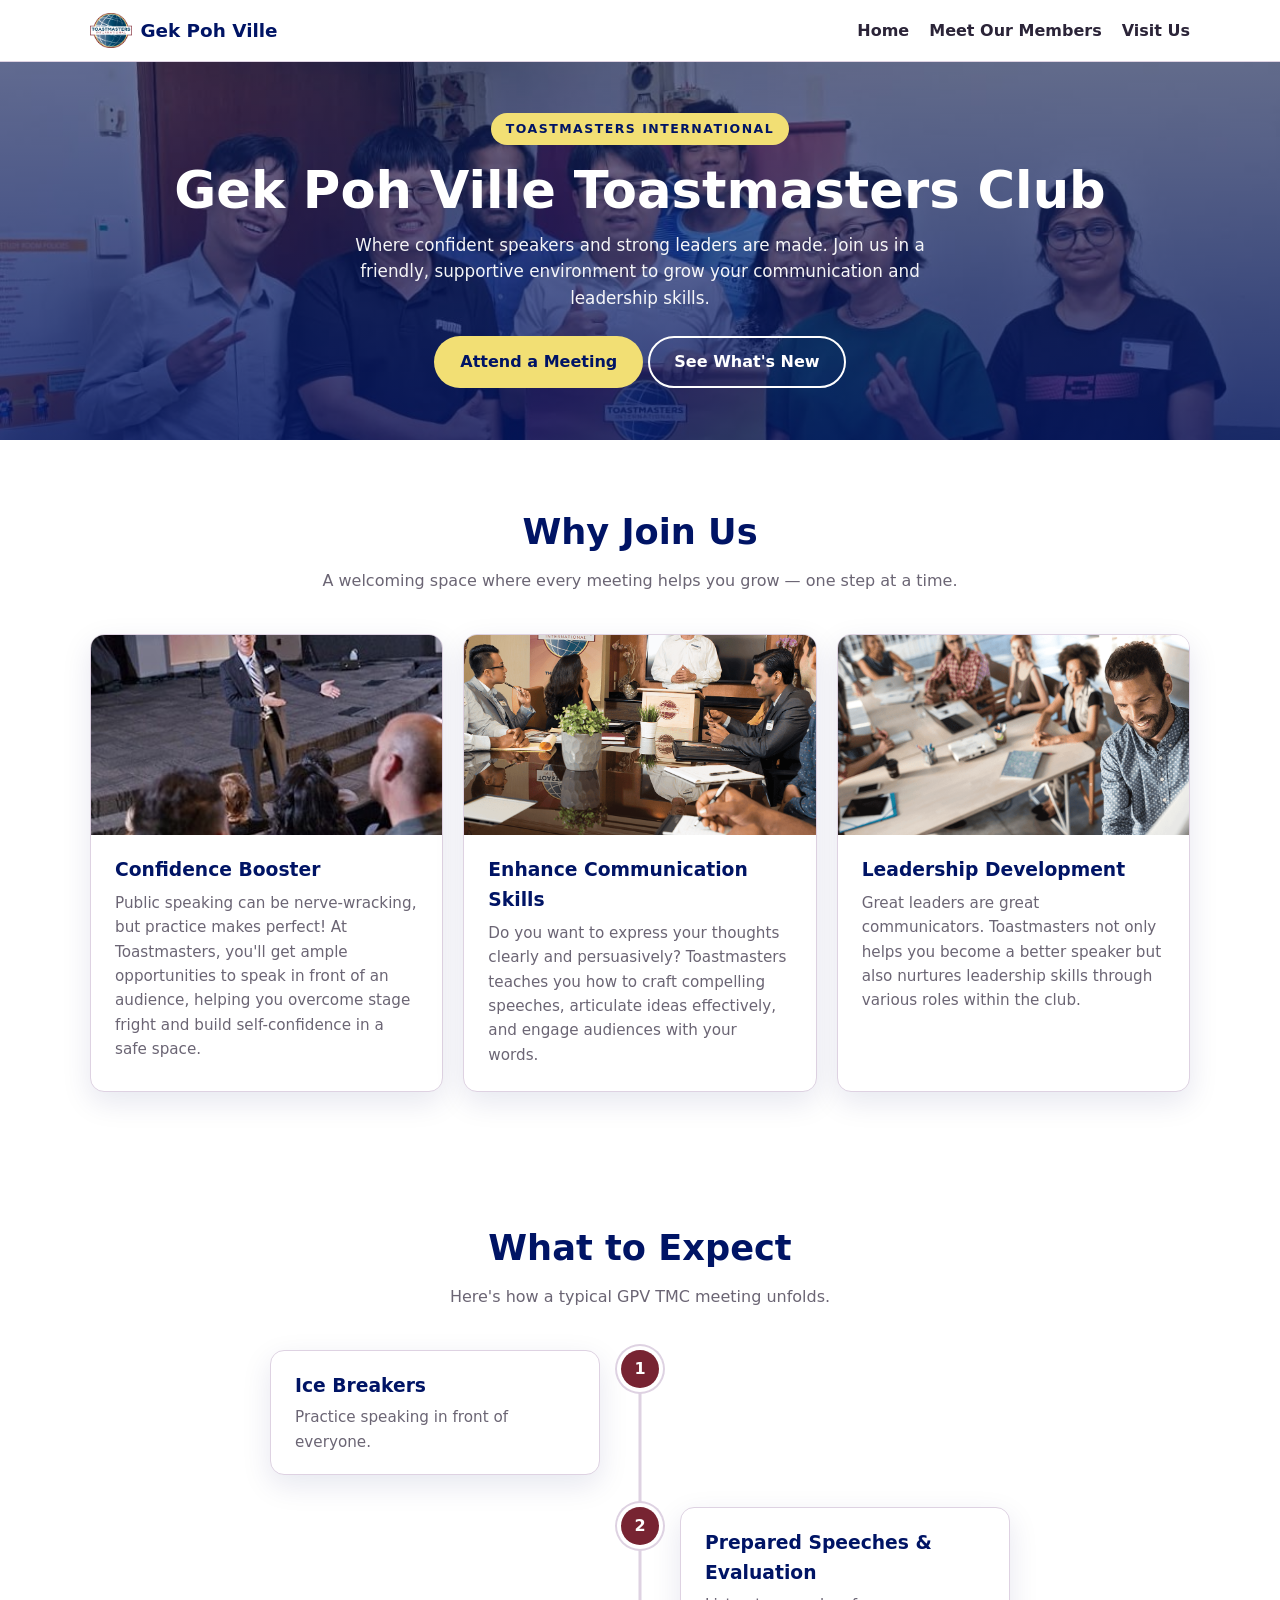
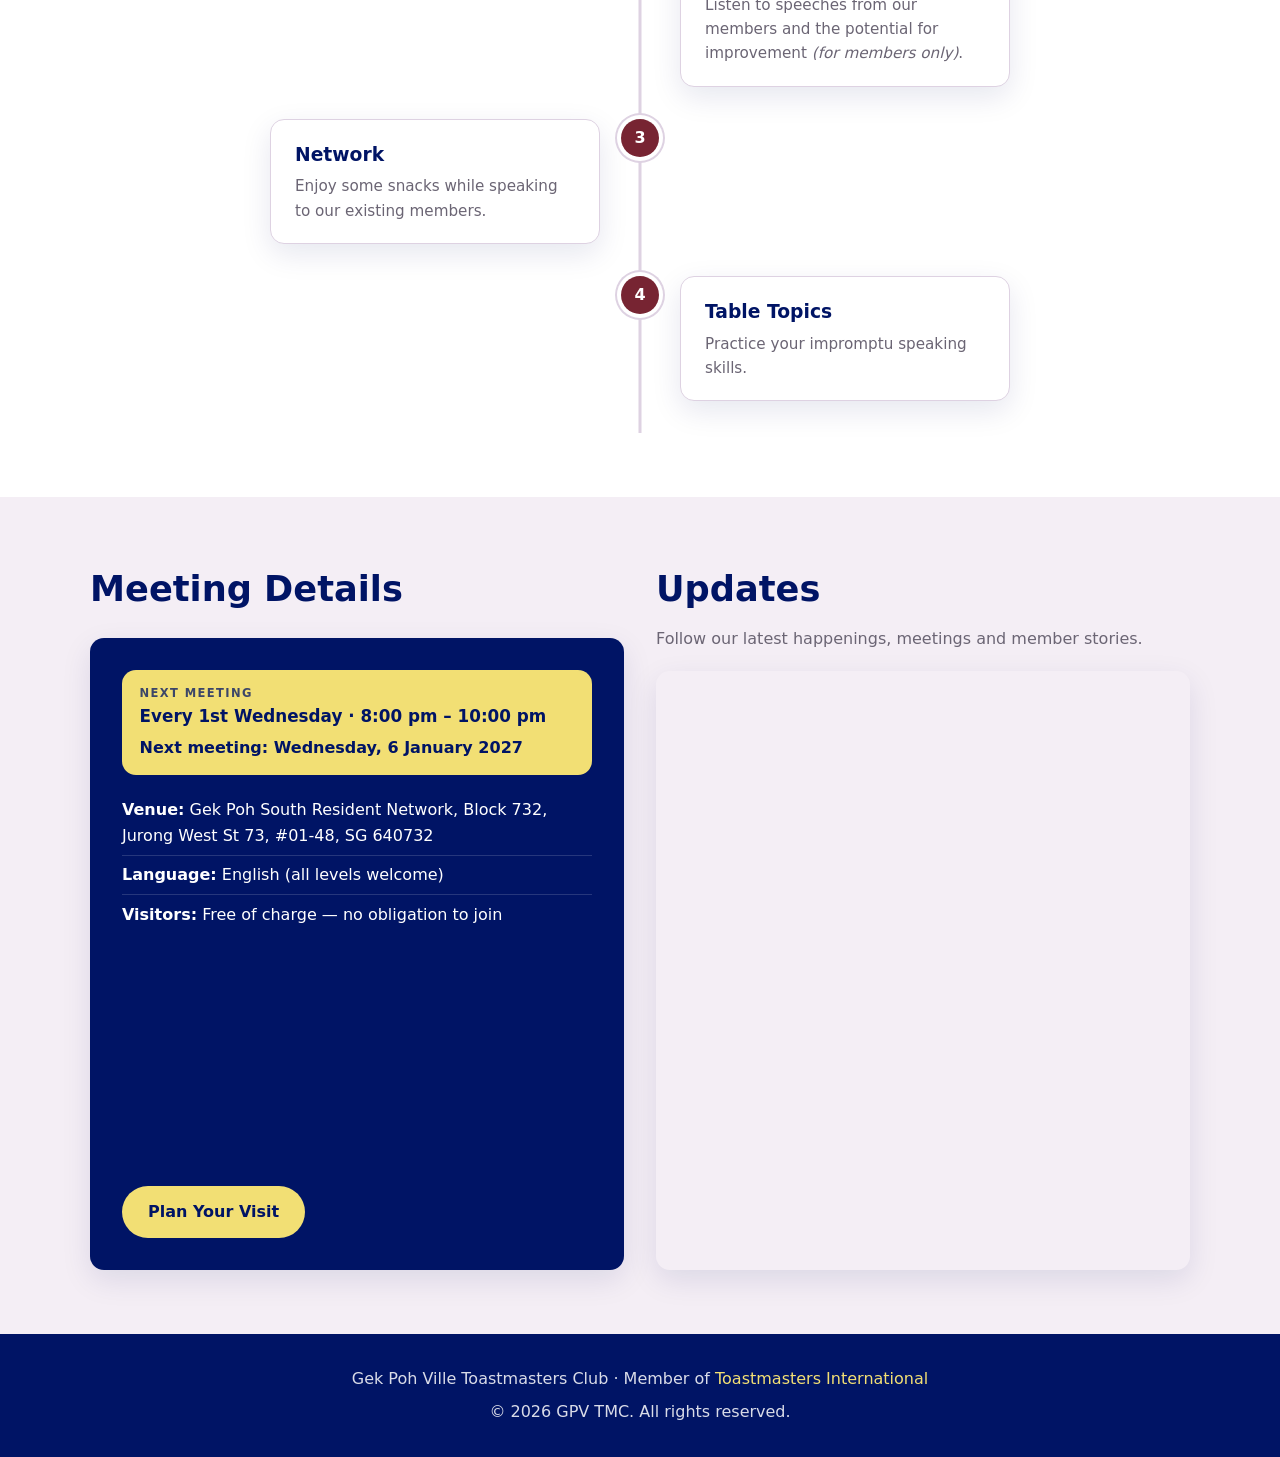
==== commit 40b75121: "Added image pictures" ====
--- a/index.html
+++ b/index.html
@@ -114,11 +114,11 @@
               <span class="next-date" id="next-meeting-date"></span>
             </div>
             <ul>
-              <li><strong>Venue:</strong> Blk 732 Jurong West St 73, Singapore</li>
+              <li><strong>Venue:</strong> Gek Poh South Resident Network, Block 732, Jurong West St 73, #01-48, SG 640732</li>
               <li><strong>Language:</strong> English (all levels welcome)</li>
               <li><strong>Visitors:</strong> Free of charge — no obligation to join</li>
             </ul>
-            <iframe class="map" src="https://maps.google.com/maps?q=Blk%20732%20Jurong%20West%20St%2073%2C%20Singapore&t=&z=16&ie=UTF8&iwloc=&output=embed" width="100%" height="220" style="border:0;" allowfullscreen loading="lazy" referrerpolicy="no-referrer-when-downgrade"></iframe>
+            <iframe class="map" src="https://maps.google.com/maps?q=Blk%20732%20Jurong%20West%20St%2073%2C%20%2301-48%2C%20Singapore%20640732&t=&z=16&ie=UTF8&iwloc=&output=embed" width="100%" height="220" style="border:0;" allowfullscreen loading="lazy" referrerpolicy="no-referrer-when-downgrade"></iframe>
             <a href="visit.html" class="btn btn-gold">Plan Your Visit</a>
           </div>
         </div>
--- a/css/style.css
+++ b/css/style.css
@@ -247,6 +247,10 @@
   grid-template-columns: repeat(2, 1fr);
 }
 
+.grid-5 {
+  grid-template-columns: repeat(5, 1fr);
+}
+
 .visit-note {
   background: var(--purple);
   color: #fff;
@@ -467,6 +471,23 @@
 }
 
 .member {
+  padding: 0;
+  overflow: hidden;
+  display: flex;
+  flex-direction: column;
+}
+
+.member-photo {
+  overflow: hidden;
+}
+
+.member-photo img {
+  width: 100%;
+  height: auto;
+  display: block;
+}
+
+.member-info {
   padding: 1.4rem 1.5rem;
 }
 
@@ -481,6 +502,13 @@
 .member h3 {
   margin-top: 0.4rem;
   margin-bottom: 0.5rem;
+}
+
+.member h3 em {
+  font-style: normal;
+  font-weight: 600;
+  color: var(--muted);
+  font-size: 0.85em;
 }
 
 .member-contact {
@@ -535,7 +563,11 @@
 @media (max-width: 768px) {
   .grid-2,
   .grid-3 {
-    grid-template-columns: 1fr;
+    grid-template-columns: repeat(2, 1fr);
+  }
+
+  .grid-5 {
+    grid-template-columns: repeat(2, 1fr);
   }
 
   .site-header .container {
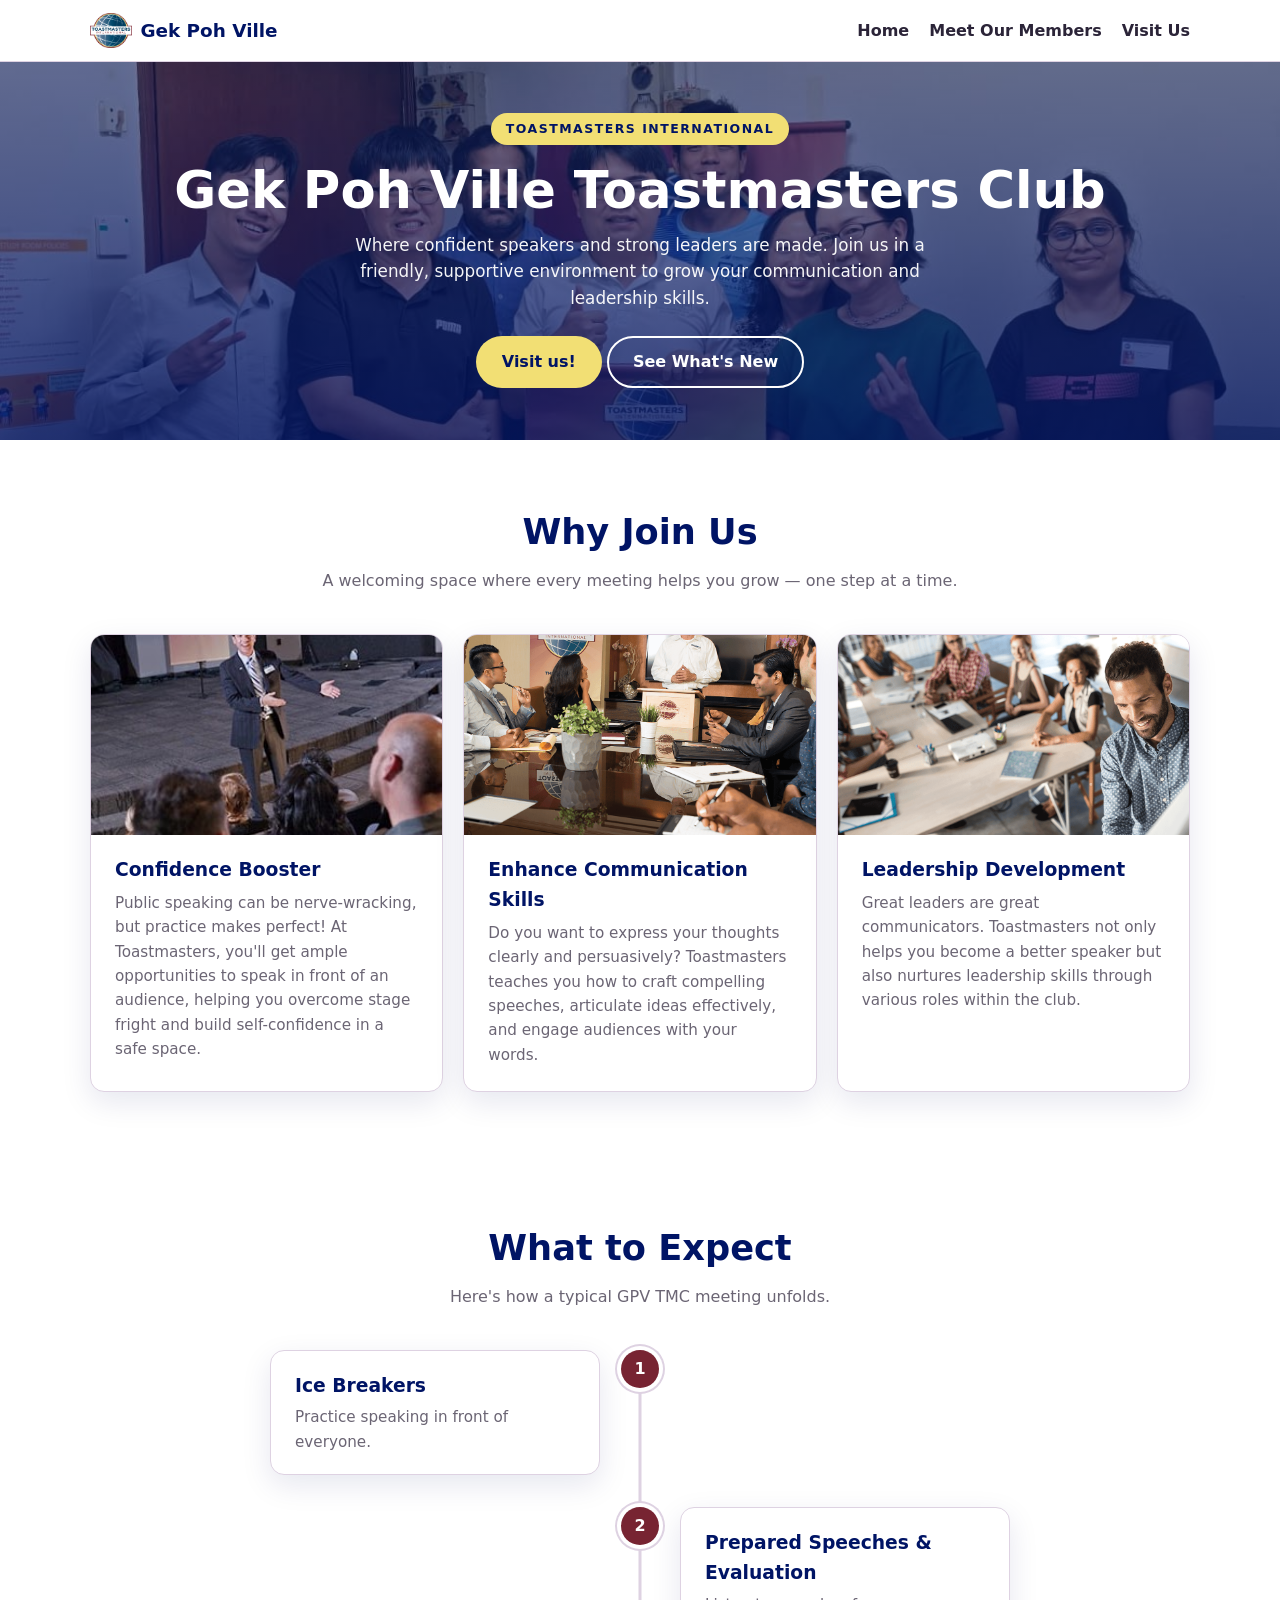
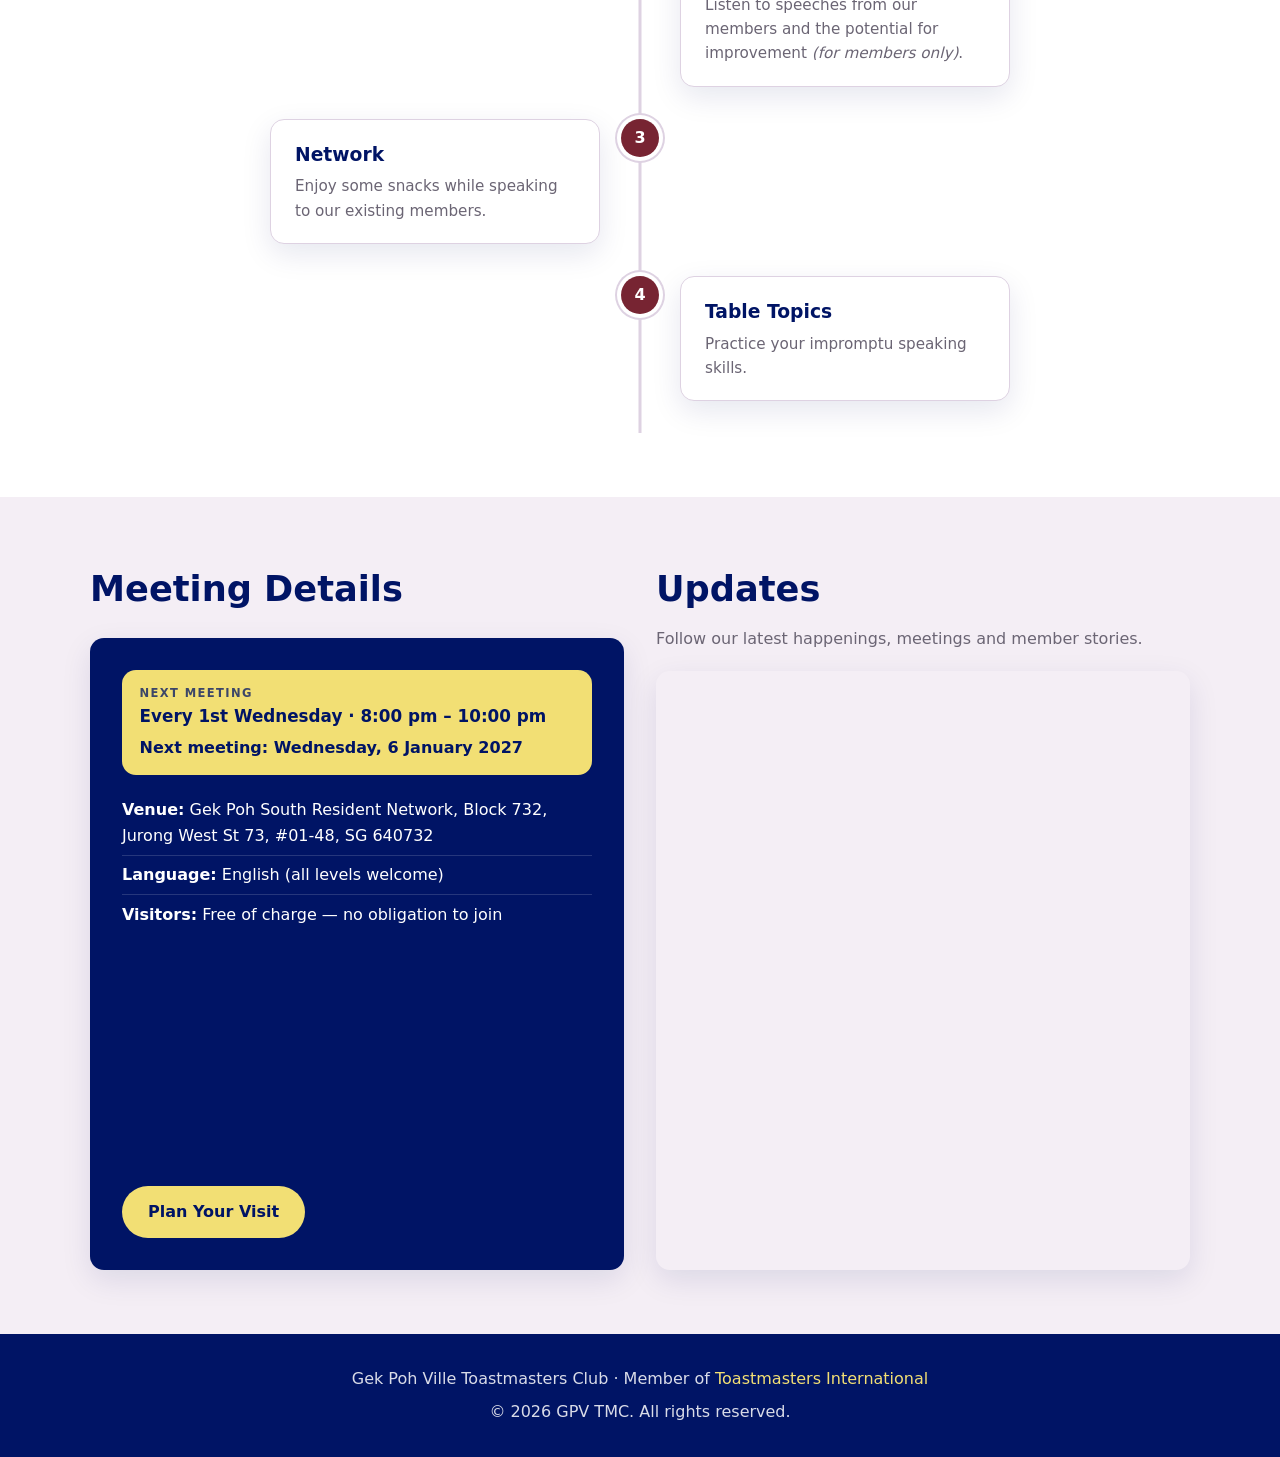
==== commit 062ae142: "Added the visit information at the visit us site" ====
--- a/index.html
+++ b/index.html
@@ -30,7 +30,7 @@
       <span class="kicker">Toastmasters International</span>
       <h1>Gek Poh Ville Toastmasters Club</h1>
       <p>Where confident speakers and strong leaders are made. Join us in a friendly, supportive environment to grow your communication and leadership skills.</p>
-      <a href="#updates" class="btn btn-gold">Attend a Meeting</a>
+      <a href="visit.html" class="btn btn-gold">Visit us!</a>
       <a href="#updates" class="btn btn-outline">See What's New</a>
     </div>
   </section>
--- a/css/style.css
+++ b/css/style.css
@@ -262,6 +262,10 @@
   box-shadow: var(--shadow);
 }
 
+.visit-meeting {
+  margin-bottom: 2rem;
+}
+
 .card {
   background: #fff;
   border: 1px solid var(--border);
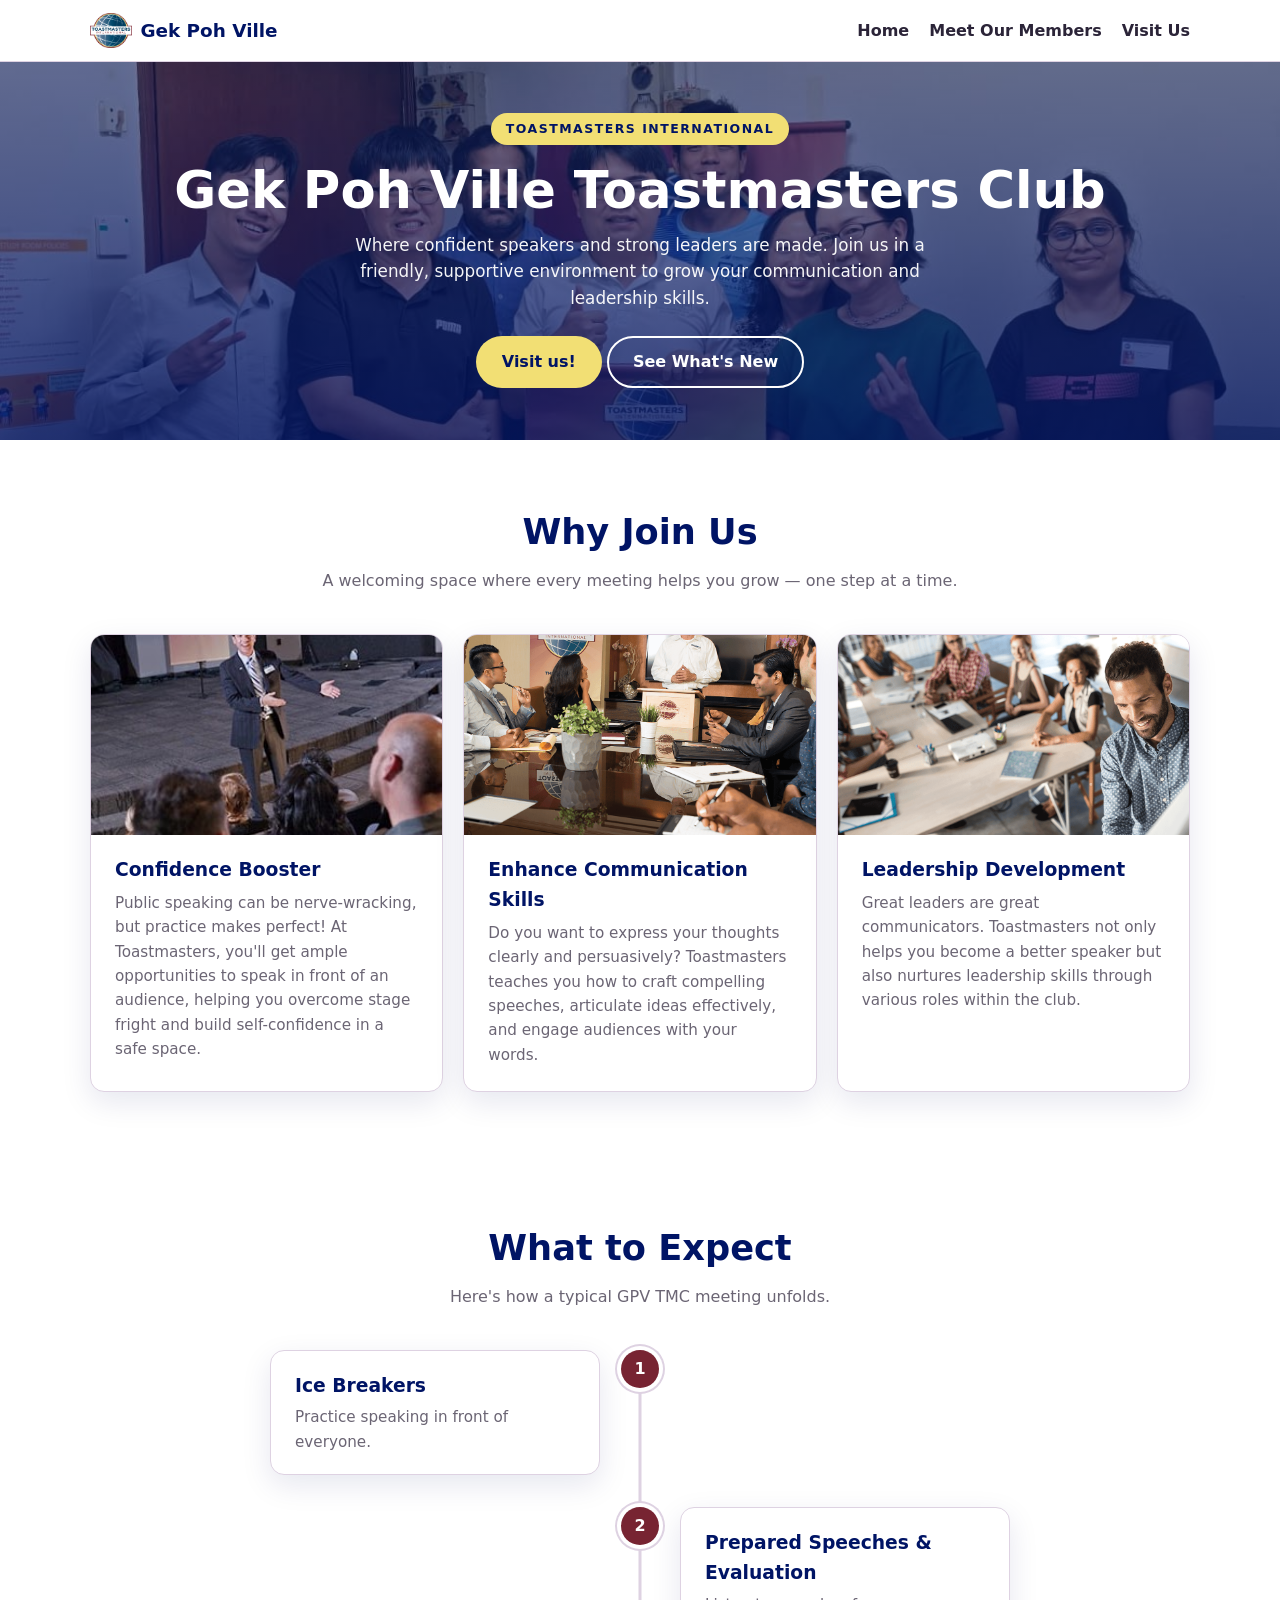
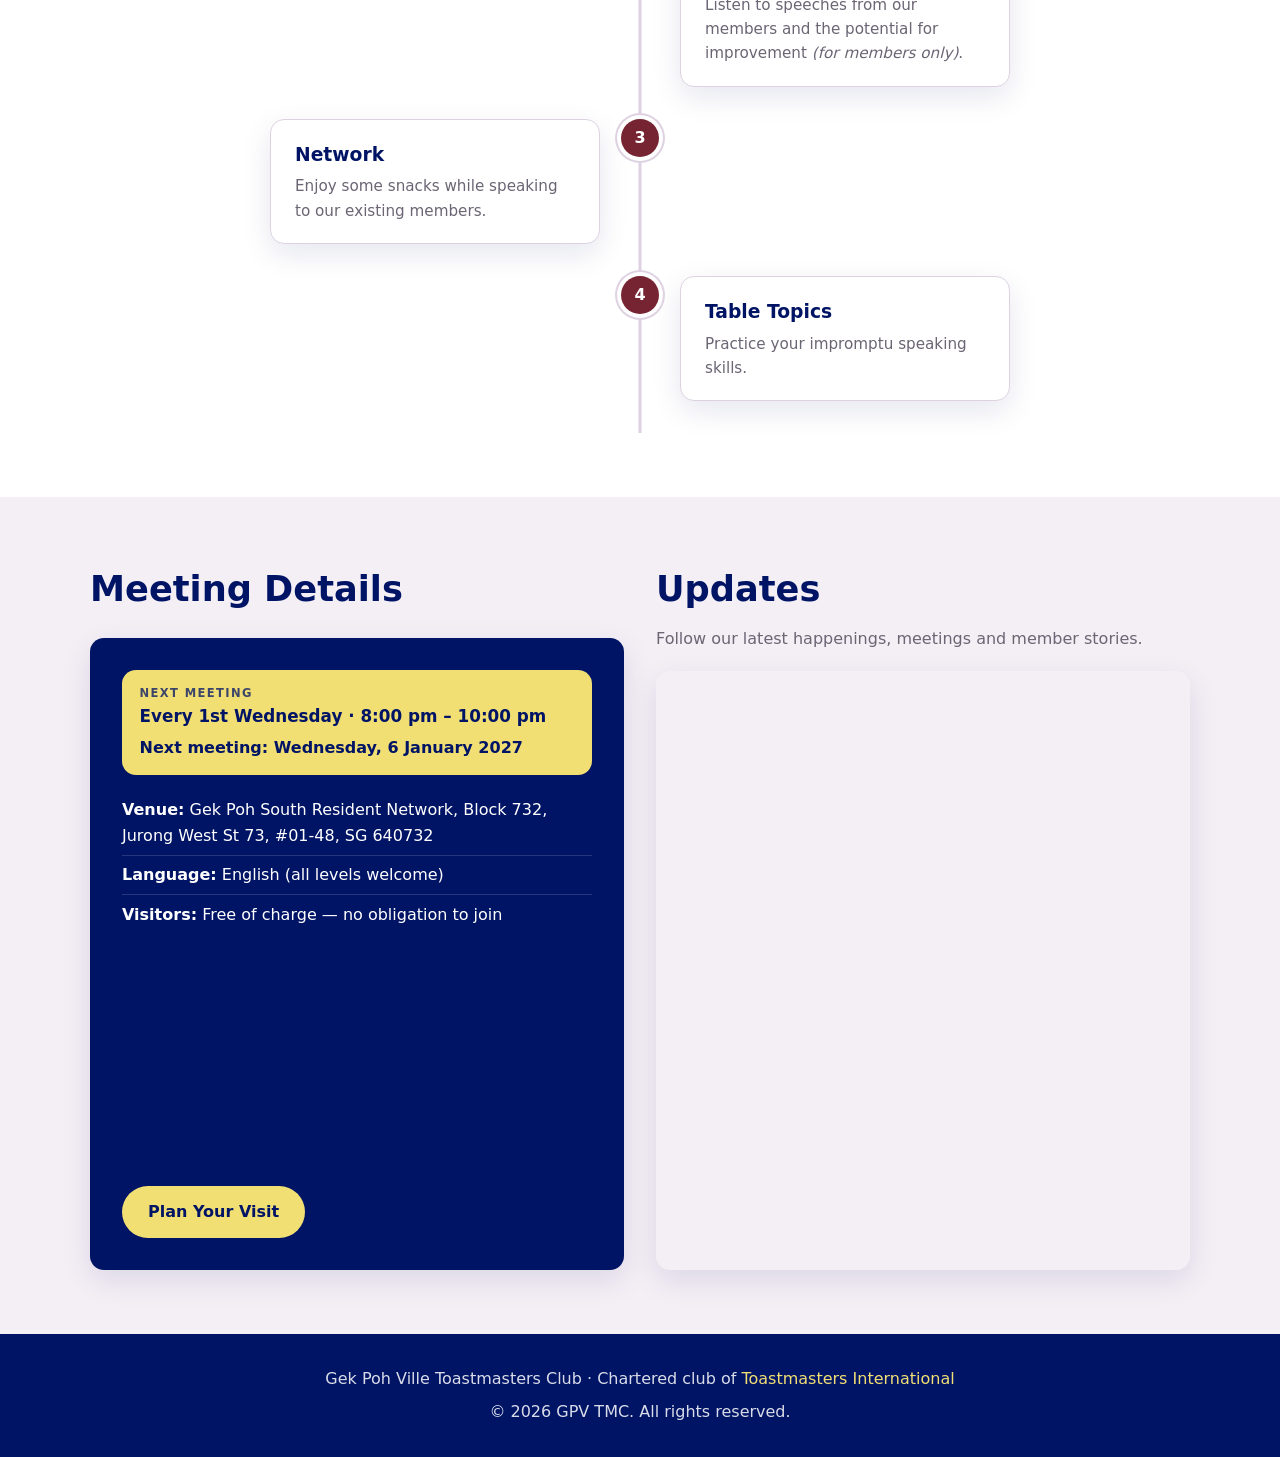
==== commit 4f0bde1d: "removed the strange red banner" ====
--- a/index.html
+++ b/index.html
@@ -137,30 +137,11 @@
 
   <footer class="site-footer">
     <div class="container">
-      <p>Gek Poh Ville Toastmasters Club · Member of <a href="https://www.toastmasters.org" target="_blank" rel="noopener">Toastmasters International</a></p>
+      <p>Gek Poh Ville Toastmasters Club · Chartered club of <a href="https://www.toastmasters.org" target="_blank" rel="noopener">Toastmasters International</a></p>
       <p style="margin-top:0.5rem;">© 2026 GPV TMC. All rights reserved.</p>
     </div>
   </footer>
 
-  <script>
-    (function () {
-      var el = document.getElementById('next-meeting-date');
-      if (!el) return;
-
-      function firstWednesday(y, m) {
-        var d = new Date(y, m, 1);
-        return new Date(y, m, 1 + ((3 - d.getDay() + 7) % 7));
-      }
-
-      var now = new Date();
-      var next = firstWednesday(now.getFullYear(), now.getMonth());
-      var meetingEnd = new Date(now.getFullYear(), now.getMonth(), next.getDate(), 20, 0, 0);
-      if (meetingEnd.getTime() < now.getTime()) {
-        next = firstWednesday(now.getFullYear(), now.getMonth() + 1);
-      }
-
-      el.textContent = 'Next meeting: ' + next.toLocaleDateString('en-SG', { weekday: 'long', day: 'numeric', month: 'long', year: 'numeric' });
-    })();
-  </script>
+  <script src="js/main.js"></script>
 </body>
 </html>
